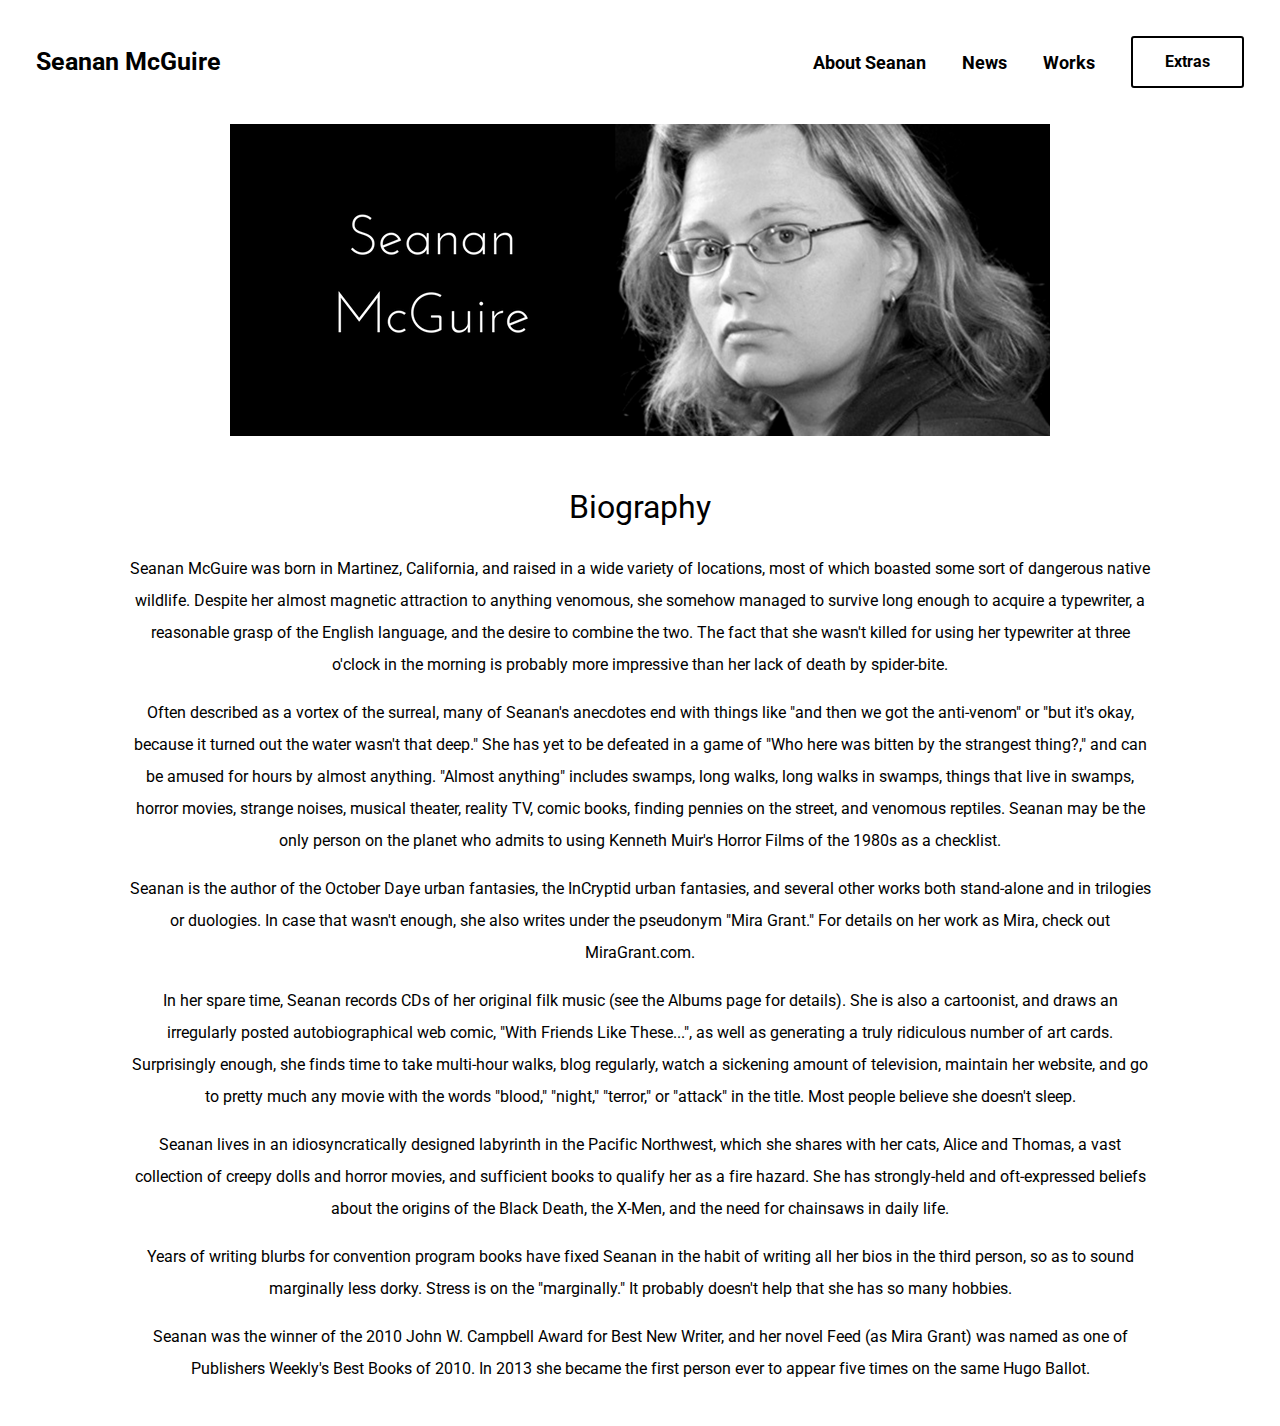
==== about.html @ 5ad3a7bd "fixed button" ====
<!DOCTYPE html>
<html lang="en">
<head>
    <meta charset="UTF-8">
    <meta http-equiv="X-UA-Compatible" content="IE=edge">
    <meta name="viewport" content="width=device-width, initial-scale=1.0">
    <link rel="stylesheet" href="normalize.css">
    <link rel="stylesheet" href="style.css">
    <link rel="stylesheet" href="custom.css">
    <link rel="preconnect" href="https://fonts.googleapis.com">
<link rel="preconnect" href="https://fonts.gstatic.com" crossorigin>
<link href="https://fonts.googleapis.com/css2?family=Roboto:wght@400;900&display=swap" rel="stylesheet">
    <title>About Seanan McGuire</title>
</head>
<body>
    <div class="wrapper">
        
        <header>
            <div class="top-bar">
                <h2 class="home"> <a href="index.html">Seanan McGuire</a></h2>
                <nav class="desktop">
                    <li> <a href="about.html">About Seanan</a></li>
                    <li><a href="news.html">News</a></li>
                    <li><a href="works.html">Works</a></li>
                    <a href="extras.html"><button class="extras">Extras</button></a>
                </nav>
            
          
    
            <!-- Hamburger for mobile layout -->
           
           <div class="hamburger-menu">
               <input id="menu__toggle" type="checkbox" />
                  <label class="menu__btn" for="menu__toggle">
                     <span></span>
                  </label>
    
                  <ul class="menu__box">
                  <li><a class="menu__item" href="about.html">About Seanan</a></li>
                  <li><a class="menu__item" href="news.html">News</a></li>
                  <li><a class="menu__item" href="works.html">Works</a></li>
                  <li><a class="menu__item" href="extras.html">Extras</a></li>
                        </ul>
    
                  </div>
                </div>
            
        </header>
        
            <section class="banners">
                <img src="assets/Seanan-McGuire.png" alt="backpacking book">
            </section>
    
            <section class="hero">
                <h1>Biography</h1>
                <p>Seanan McGuire was born in Martinez, California, and raised in a wide variety of locations, most of which boasted some sort of dangerous native wildlife. Despite her almost magnetic attraction to anything venomous, she somehow managed to survive long enough to acquire a typewriter, a reasonable grasp of the English language, and the desire to combine the two. The fact that she wasn't killed for using her typewriter at three o'clock in the morning is probably more impressive than her lack of death by spider-bite.</p>
                <p>Often described as a vortex of the surreal, many of Seanan's anecdotes end with things like "and then we got the anti-venom" or "but it's okay, because it turned out the water wasn't that deep." She has yet to be defeated in a game of "Who here was bitten by the strangest thing?," and can be amused for hours by almost anything. "Almost anything" includes swamps, long walks, long walks in swamps, things that live in swamps, horror movies, strange noises, musical theater, reality TV, comic books, finding pennies on the street, and venomous reptiles. Seanan may be the only person on the planet who admits to using Kenneth Muir's Horror Films of the 1980s as a checklist.</p>
                <p>Seanan is the author of the October Daye urban fantasies, the InCryptid urban fantasies, and several other works both stand-alone and in trilogies or duologies. In case that wasn't enough, she also writes under the pseudonym "Mira Grant." For details on her work as Mira, check out MiraGrant.com.
                </p>
                <p>In her spare time, Seanan records CDs of her original filk music (see the Albums page for details). She is also a cartoonist, and draws an irregularly posted autobiographical web comic, "With Friends Like These...", as well as generating a truly ridiculous number of art cards. Surprisingly enough, she finds time to take multi-hour walks, blog regularly, watch a sickening amount of television, maintain her website, and go to pretty much any movie with the words "blood," "night," "terror," or "attack" in the title. Most people believe she doesn't sleep.</p>
                <p>Seanan lives in an idiosyncratically designed labyrinth in the Pacific Northwest, which she shares with her cats, Alice and Thomas, a vast collection of creepy dolls and horror movies, and sufficient books to qualify her as a fire hazard. She has strongly-held and oft-expressed beliefs about the origins of the Black Death, the X-Men, and the need for chainsaws in daily life.</p>
                <p>Years of writing blurbs for convention program books have fixed Seanan in the habit of writing all her bios in the third person, so as to sound marginally less dorky. Stress is on the "marginally." It probably doesn't help that she has so many hobbies.</p>
                <p>Seanan was the winner of the 2010 John W. Campbell Award for Best New Writer, and her novel Feed (as Mira Grant) was named as one of Publishers Weekly's Best Books of 2010. In 2013 she became the first person ever to appear five times on the same Hugo Ballot.
                </p>
                
            </section>
        
        
       
    </div>
 
    
    
</body>
</html>
---- style.css ----
/* Universal Style elements */










 /* Andy Bell and Kevin Powell reset styling */
/* Box sizing rules */
*,
*::before,
*::after {
  box-sizing: border-box;
}

/* Remove default margin */
* {
  margin: 0;
  padding: 0;
  font: inherit;
}

/* Remove list styles on ul, ol elements with a list role, which suggests default styling will be removed */
ul[role='list'],
ol[role='list'] {
  list-style: none;
}

/* Set core root defaults */
html:focus-within {
  scroll-behavior: smooth;
}

html, 
body {
    height: 100%;
}

/* Set core body defaults */
body {
  text-rendering: optimizeSpeed;
  line-height: 1.5;
}

/* A elements that don't have a class get default styles */
a:not([class]) {
  text-decoration-skip-ink: auto;
}

/* Make images easier to work with */
img,
picture,
svg {
  max-width: 100%;
  display: block;
}



/* Remove all animations, transitions and smooth scroll for people that prefer not to see them */
@media (prefers-reduced-motion: reduce) {
  html:focus-within {
   scroll-behavior: auto;
  }
  
  *,
  *::before,
  *::after {
    animation-duration: 0.01ms !important;
    animation-iteration-count: 1 !important;
    transition-duration: 0.01ms !important;
    scroll-behavior: auto !important;
  }
}









/*          MEDIA      QUERIES     */
---- custom.css ----
.wrapper{
  
    font-family: 'Roboto', sans-serif;
    background-color: white;
    width:100vw;
}

*.wrapper{
  display:flex;
  flex-direction: column;
  /* align-items: center; */
}


header{
    display:flex;
    padding: 1em 2em;
    max-width: 100vw;
    font-size: large;
    font-weight: bold;
    padding: 2em;
}

button{
  background-color: white; 
  border: solid 2px;
  border-radius: 3px;
  color: black;
  padding: 15px 32px;
  text-align: center;
  text-decoration: none;
  display: inline-block;
  font-size: 16px;
}

button:hover {
  background-color: black; 
  border: solid 2px;
  border-radius: 3px;
  color: white;
  padding: 15px 32px;
  text-align: center;
  text-decoration: none;
  display: inline-block;
  font-size: 16px;
}

.extras{
  margin:0;
  align-self: center;
}

.top-bar{
  display:flex;
  width:100vw;
  align-items: center;
  justify-content: space-between;
 
}

nav{
    display:flex;
    align-items: center;
    gap: 2em;
}

li{
    list-style-type: none;
}

a{
  text-decoration: none;
  color:black;
}

a:hover{
  color:#4CAF50;
}

a:visted{
  color:gray;
}

.home{
    font-size: 25px;
 
}

.hamburger-menu{
    display: none;
}

#menu__toggle {
  opacity: 0;
}
#menu__toggle:checked + .menu__btn > span {
  transform: rotate(45deg);
}
#menu__toggle:checked + .menu__btn > span::before {
  top: 0;
  transform: rotate(0deg);
}
#menu__toggle:checked + .menu__btn > span::after {
  top: 0;
  transform: rotate(90deg);
}


.menu__btn {
  position: fixed;
  top: 20px;
  right: 20px;
  width: 26px;
  height: 26px;
  cursor: pointer;
  z-index: 1;
}
.menu__btn > span,
.menu__btn > span::before,
.menu__btn > span::after {
  display: block;
  position: absolute;
  width: 100%;
  height: 2px;
  background-color: #616161;
  transition-duration: .25s;
}
.menu__btn > span::before {
  content: '';
  top: -8px;
}
.menu__btn > span::after {
  content: '';
  top: 8px;
}
.menu__box {
  display: block;
  position: fixed;
  top: 0;
  left: -100%;
  width: 100vw;
  height: 100%;
  margin: 0;
  padding: 80px 0;
  list-style: none;
  background-color: #ECEFF1;
  box-shadow: 2px 2px 6px rgba(0, 0, 0, .4);
  transition-duration: .25s;
}
.menu__item {
  display: block;
  padding: 12px 24px;
  color: #333;
  font-family: 'Roboto', sans-serif;
  font-size: 20px;
  /* font-weight: 600; */
  text-decoration: none;
  transition-duration: .25s;
}
.menu__item:hover {
  background-color: #CFD8DC;
  
}


/*  H E R O     B A N N E R  */

.banners{
  max-width: 100vw;
  display: block;
  margin-left: auto;
  margin-right: auto;
  
}

/*    H E R O     S E C T I O N     */
.hero{
  display:flex;
  flex-direction: column;
  text-align: center;
  padding: 2% 10%;
}

p{
  margin-bottom: 1em;
  line-height: 2em;
  
  text-align: center;
}

/* M E D I A     Q U E R I E S */

@media only screen and (max-width: 790px) {
 
.desktop{
    display:none;
}
    /* Hamburger Menu */
 
.hamburger-menu{
    display: flex;
    height: 5vh;
    z-index: 1;
    
}

.top-bar{
  align-items: center;
}

.banners{
  max-width: 100vw;
  display: block;
  margin-left: auto;
  margin-right: auto;
}

.hero{
  display:flex;
  flex-direction: column;
  text-align: center;
  padding: 2% 5%;
}


#menu__toggle {
  opacity: 0;
}
#menu__toggle:checked + .menu__btn > span {
  transform: rotate(45deg);
}
#menu__toggle:checked + .menu__btn > span::before {
  top: 0;
  transform: rotate(0deg);
}
#menu__toggle:checked + .menu__btn > span::after {
  top: 0;
  transform: rotate(90deg);
}
#menu__toggle:checked ~ .menu__box {
  left: 0 !important;
}
.menu__btn {
  position: fixed;
  top: 50px;
  right: 20px;
  width: 26px;
  height: 26px;
  cursor: pointer;
  z-index: 1;
 
}
.menu__btn > span,
.menu__btn > span::before,
.menu__btn > span::after {
  display: block;
  position: absolute;
  width: 100%;
  height: 2px;
  background-color: #616161;
  transition-duration: .25s;
}
.menu__btn > span::before {
  content: '';
  top: -8px;
}
.menu__btn > span::after {
  content: '';
  top: 8px;
  
}
.menu__box {
  display: block;
  position: fixed;
  top: 0;
  left: -100%;
  width: 100vw;
  height: 100vh;
  margin: 0;
  padding: 80px 0;
  list-style: none;
  background-color: white;
  box-shadow: 2px 2px 6px rgba(0, 0, 0, .4);
  transition-duration: .25s;

}

.menu__item {
  display: block;
  padding: 12px 24px;
  color: #333;
  font-family: var(--primary-body-ff);
  font-size: 20px;
  /* font-weight: 600; */
  text-decoration: none;
  transition-duration: .25s;
}
.menu__item:hover {
  background-color: var(--clr-tan);
  color:black;
 
}

.menu__item::after {
  visibility: none;
}


}
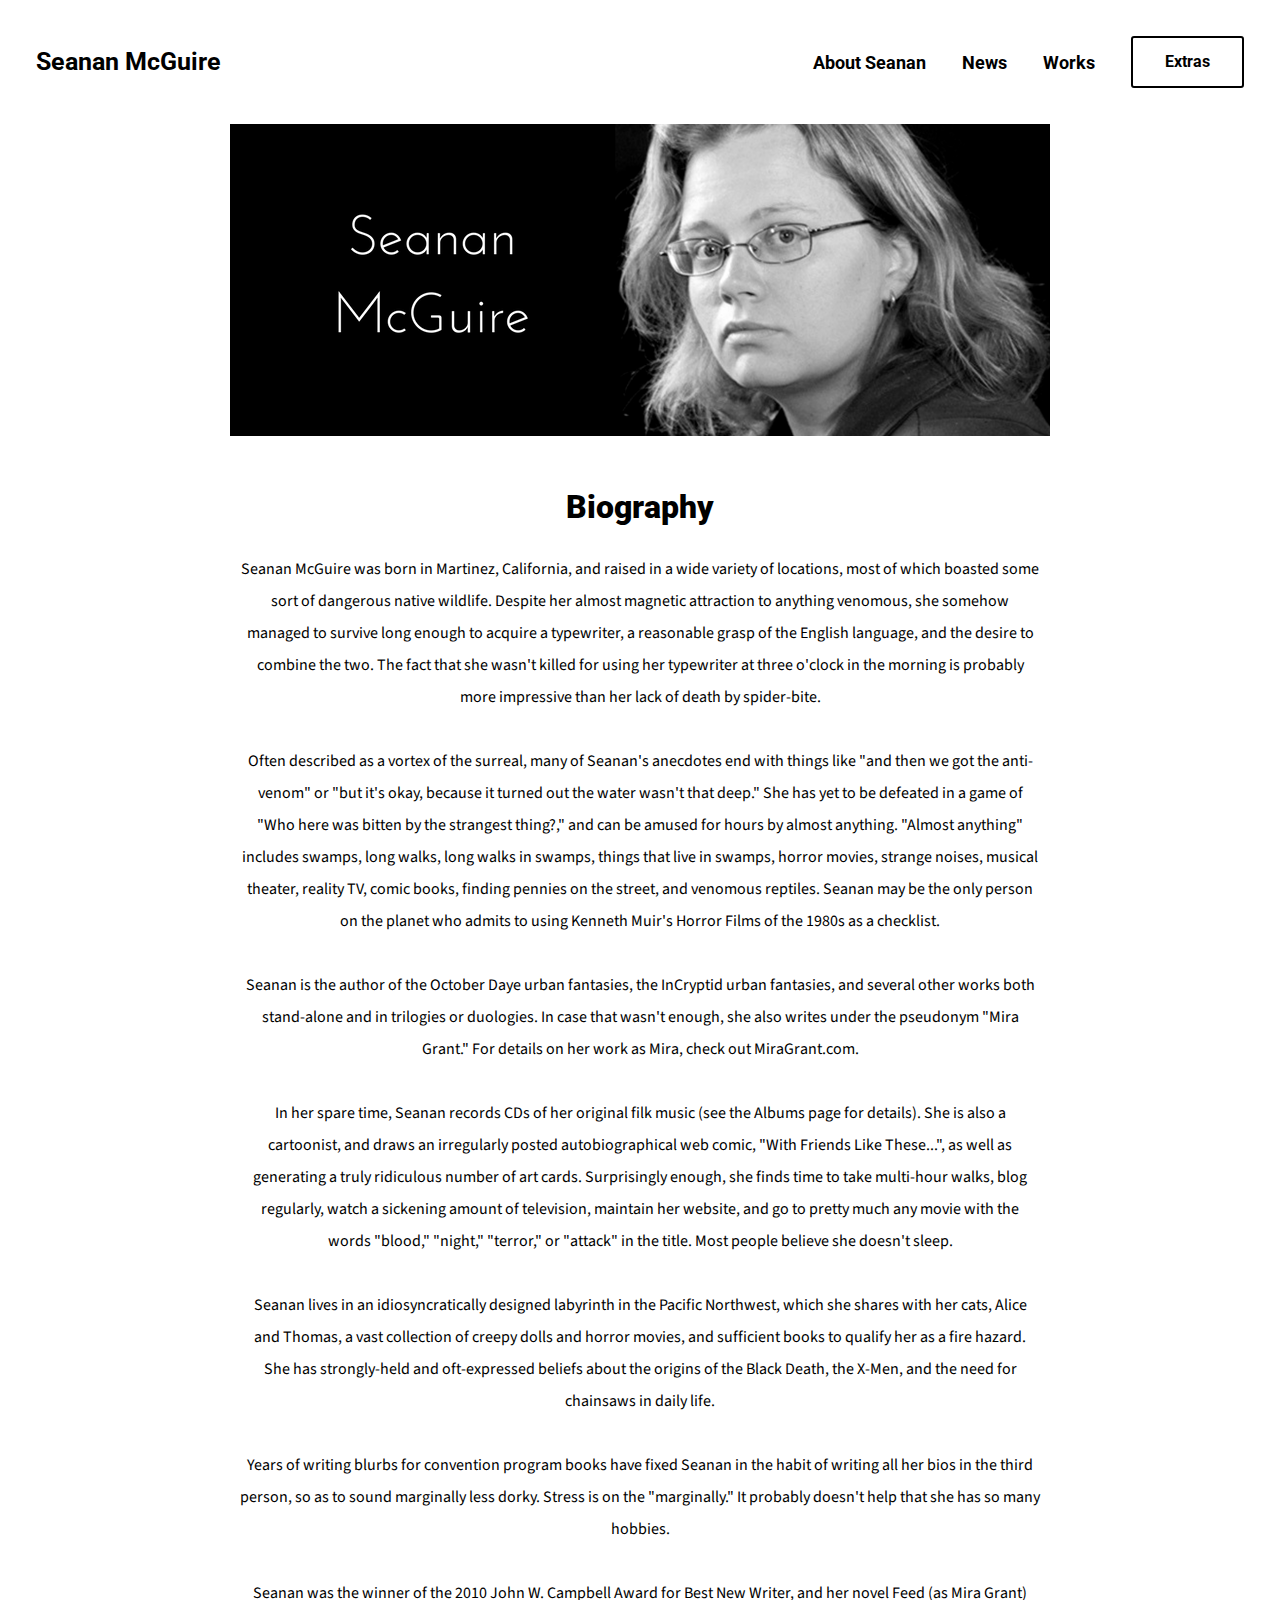
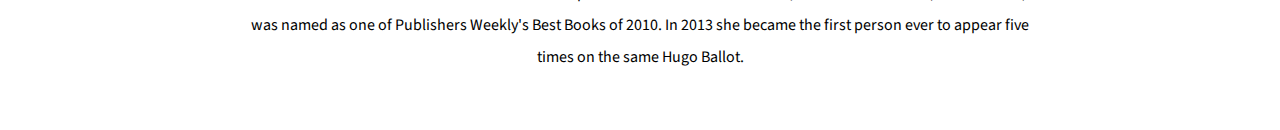
==== commit 4445fff7: "more fonts added" ====
--- a/about.html
+++ b/about.html
@@ -8,8 +8,8 @@
     <link rel="stylesheet" href="style.css">
     <link rel="stylesheet" href="custom.css">
     <link rel="preconnect" href="https://fonts.googleapis.com">
-<link rel="preconnect" href="https://fonts.gstatic.com" crossorigin>
-<link href="https://fonts.googleapis.com/css2?family=Roboto:wght@400;900&display=swap" rel="stylesheet">
+    <link rel="preconnect" href="https://fonts.gstatic.com" crossorigin>
+    <link href="https://fonts.googleapis.com/css2?family=Roboto:wght@400;900&family=Source+Sans+3:wght@300;400&display=swap" rel="stylesheet">
     <title>About Seanan McGuire</title>
 </head>
 <body>
--- a/custom.css
+++ b/custom.css
@@ -1,6 +1,7 @@
 .wrapper{
   
-    font-family: 'Roboto', sans-serif;
+  --primary-display: 'Roboto', sans-serif;
+  --primary-body: 'Source Sans 3', sans-serif;
     background-color: white;
     width:100vw;
 }
@@ -11,6 +12,17 @@
   /* align-items: center; */
 }
 
+h1{
+  font-size: xx-large;
+  font-family: var(--primary-display);
+  font-weight: 900;
+}
+
+h2{
+  font-size: x-large;
+  font-family: var(--primary-display);
+
+}
 
 header{
     display:flex;
@@ -18,6 +30,7 @@
     max-width: 100vw;
     font-size: large;
     font-weight: bold;
+    font-family: var(--primary-display);
     padding: 2em;
 }
 
@@ -43,6 +56,12 @@
   text-decoration: none;
   display: inline-block;
   font-size: 16px;
+}
+
+button.linkage{
+  font-weight: bold;
+  width: 20vw;
+  margin: auto;
 }
 
 .extras{
@@ -182,10 +201,13 @@
 }
 
 p{
-  margin-bottom: 1em;
+  margin-bottom: 3em;
   line-height: 2em;
-  
-  text-align: center;
+  max-width: 800px;
+  margin: auto;
+  text-align: center;
+  padding-bottom: 2em;
+  font-family: var(--primary-body);
 }
 
 /* M E D I A     Q U E R I E S */
@@ -289,14 +311,14 @@
   display: block;
   padding: 12px 24px;
   color: #333;
-  font-family: var(--primary-body-ff);
+  /* font-family: var(--primary-body-ff); */
   font-size: 20px;
   /* font-weight: 600; */
   text-decoration: none;
   transition-duration: .25s;
 }
 .menu__item:hover {
-  background-color: var(--clr-tan);
+  /* background-color: var(--clr-tan); */
   color:black;
  
 }
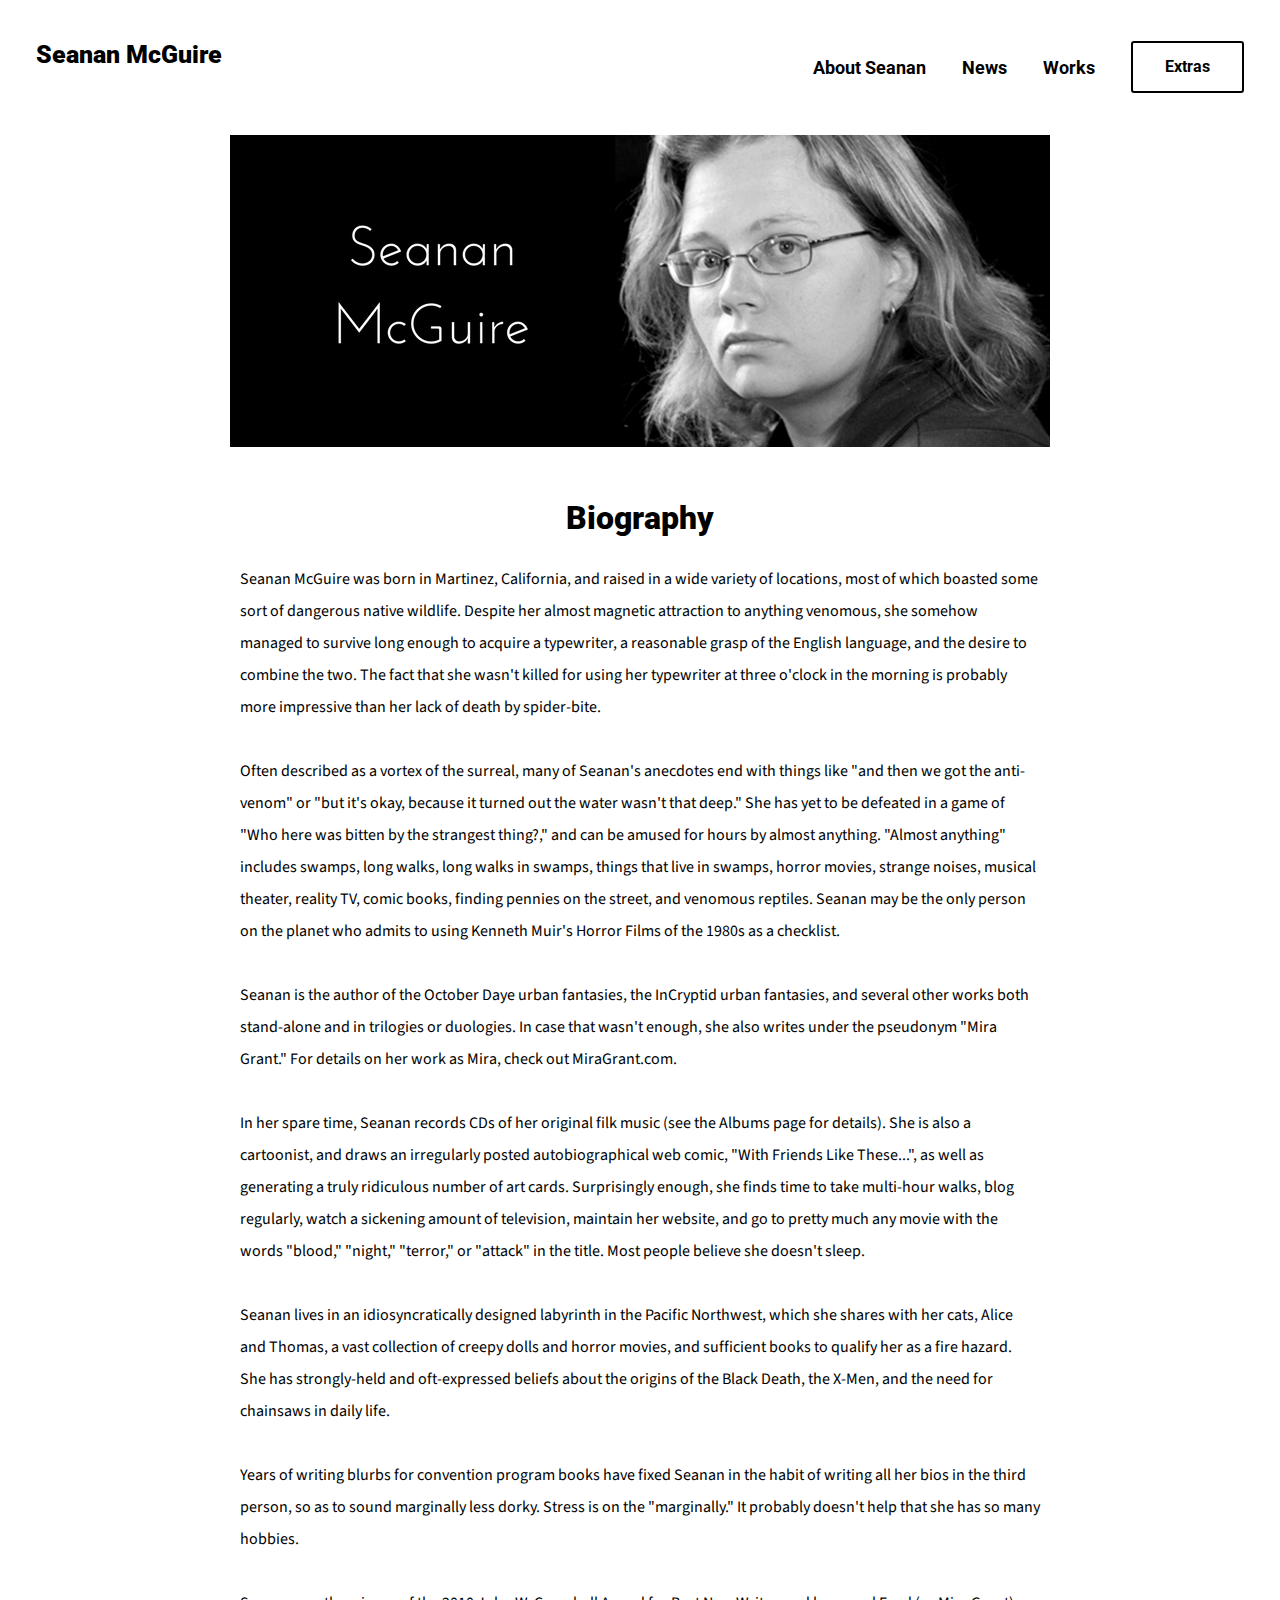
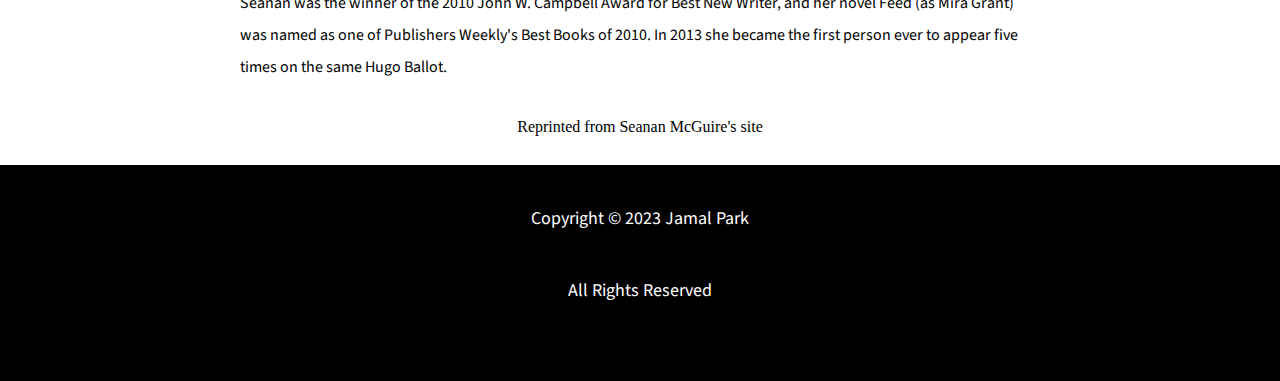
==== commit 09ac8457: "added footer and works list" ====
--- a/about.html
+++ b/about.html
@@ -62,10 +62,14 @@
                 <p>Years of writing blurbs for convention program books have fixed Seanan in the habit of writing all her bios in the third person, so as to sound marginally less dorky. Stress is on the "marginally." It probably doesn't help that she has so many hobbies.</p>
                 <p>Seanan was the winner of the 2010 John W. Campbell Award for Best New Writer, and her novel Feed (as Mira Grant) was named as one of Publishers Weekly's Best Books of 2010. In 2013 she became the first person ever to appear five times on the same Hugo Ballot.
                 </p>
+                <em>Reprinted from Seanan McGuire's site</em>
                 
             </section>
         
-        
+            <footer>
+                <p>Copyright © 2023 Jamal Park</p>
+                <p>All Rights Reserved</p> 
+            </footer>
        
     </div>
  
--- a/custom.css
+++ b/custom.css
@@ -2,7 +2,7 @@
   
   --primary-display: 'Roboto', sans-serif;
   --primary-body: 'Source Sans 3', sans-serif;
-    background-color: white;
+    /* background-color: rgb(252 248 247); */
     width:100vw;
 }
 
@@ -21,6 +21,9 @@
 h2{
   font-size: x-large;
   font-family: var(--primary-display);
+  font-weight: 900;
+  padding-bottom: 1em;
+ 
 
 }
 
@@ -198,16 +201,43 @@
   flex-direction: column;
   text-align: center;
   padding: 2% 10%;
-}
-
+
+}
+
+.samples{
+  display:flex;
+  flex-direction: column;
+  text-align: left;
+  padding: 2% 10%;
+  max-width: 95vw;
+  margin-bottom: 2em;
+  align-self: center;
+
+}
+
+.readmore{
+  font-weight: 900;
+}
 p{
   margin-bottom: 3em;
   line-height: 2em;
   max-width: 800px;
   margin: auto;
-  text-align: center;
+  text-align: left;
   padding-bottom: 2em;
   font-family: var(--primary-body);
+}
+
+/*    F O O T E R    */
+
+footer{
+  display: flex;
+  flex-direction: column;
+  background-color: black;
+  color: white;
+  padding: 2em;
+  font-size: large;
+  text-align: center;
 }
 
 /* M E D I A     Q U E R I E S */
@@ -244,6 +274,23 @@
   padding: 2% 5%;
 }
 
+.samples{
+  display:flex;
+  flex-direction: column;
+  text-align: left;
+  padding: 2% 5%;
+
+  max-width: 95vw;
+  margin-bottom: 2em;
+  align-self: center;
+
+}
+
+button.linkage{
+  font-weight: bold;
+  width: 150px;
+  margin: auto;
+}
 
 #menu__toggle {
   opacity: 0;
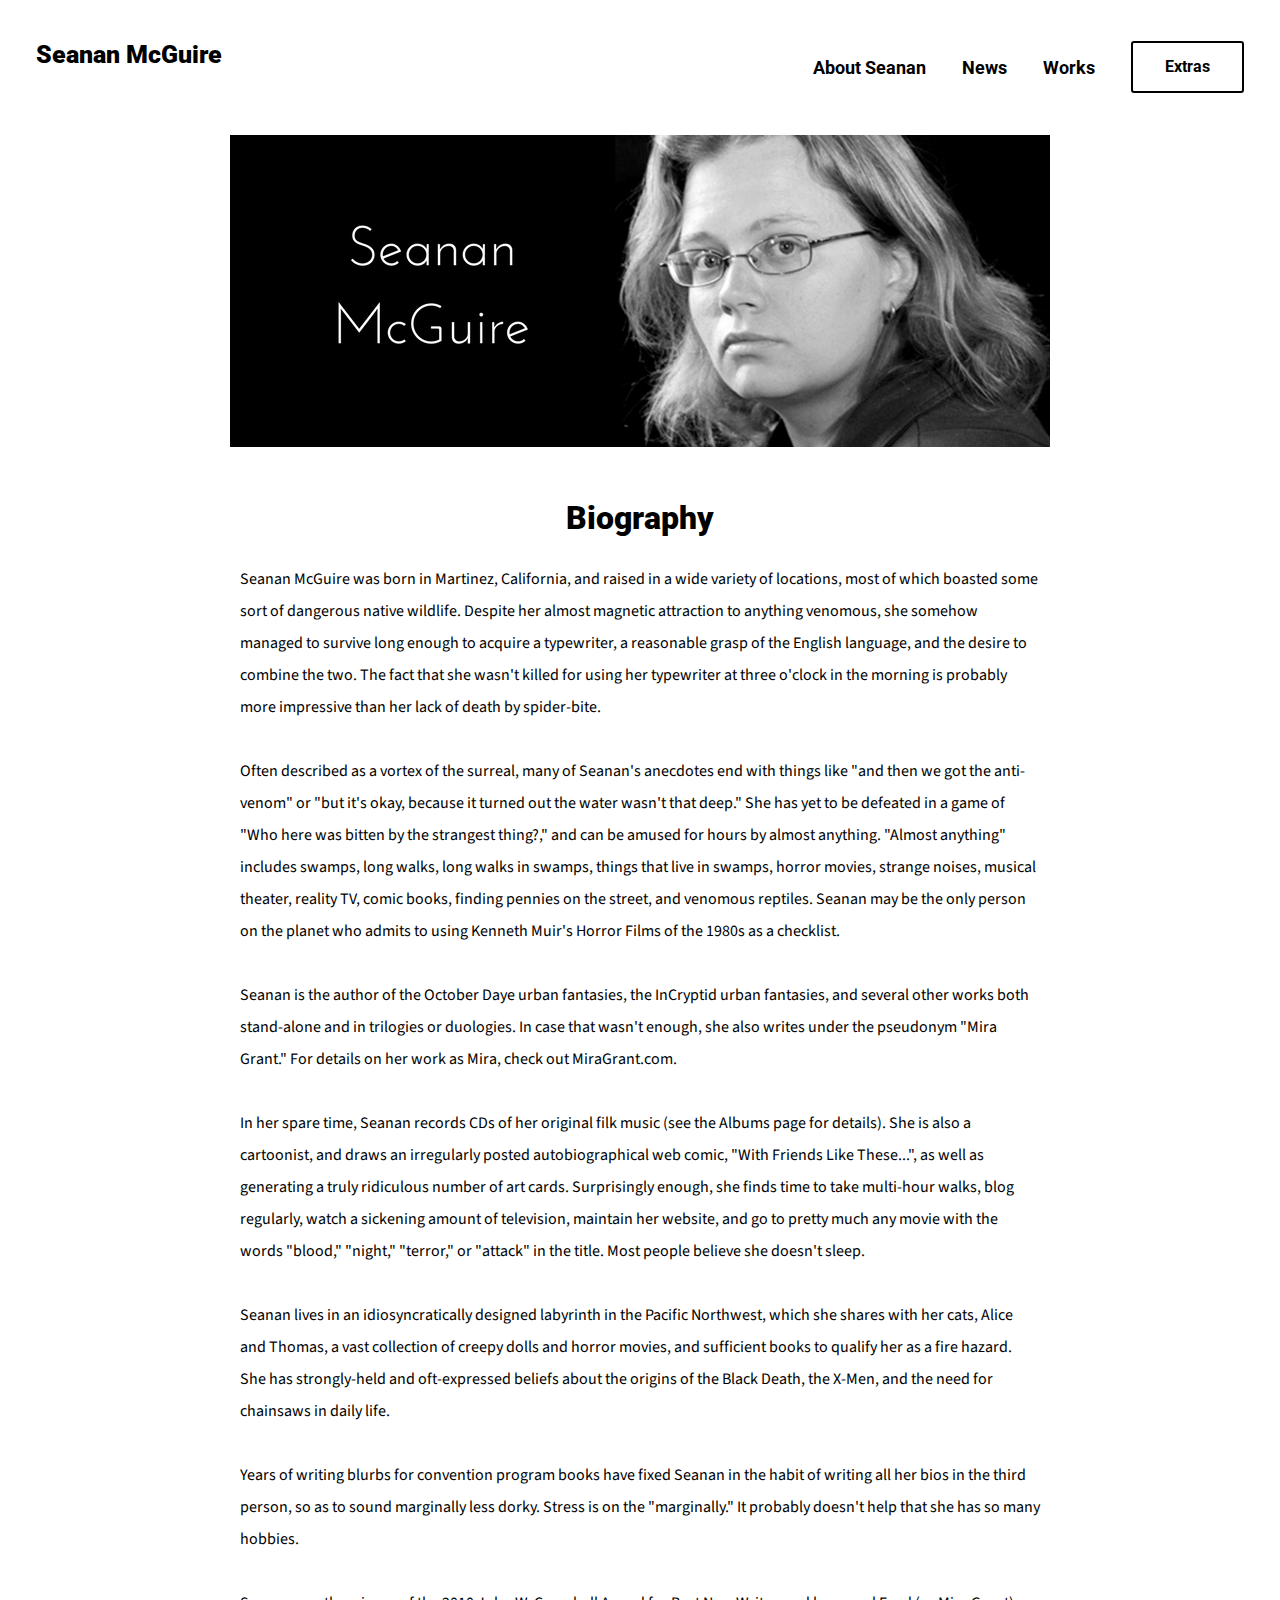
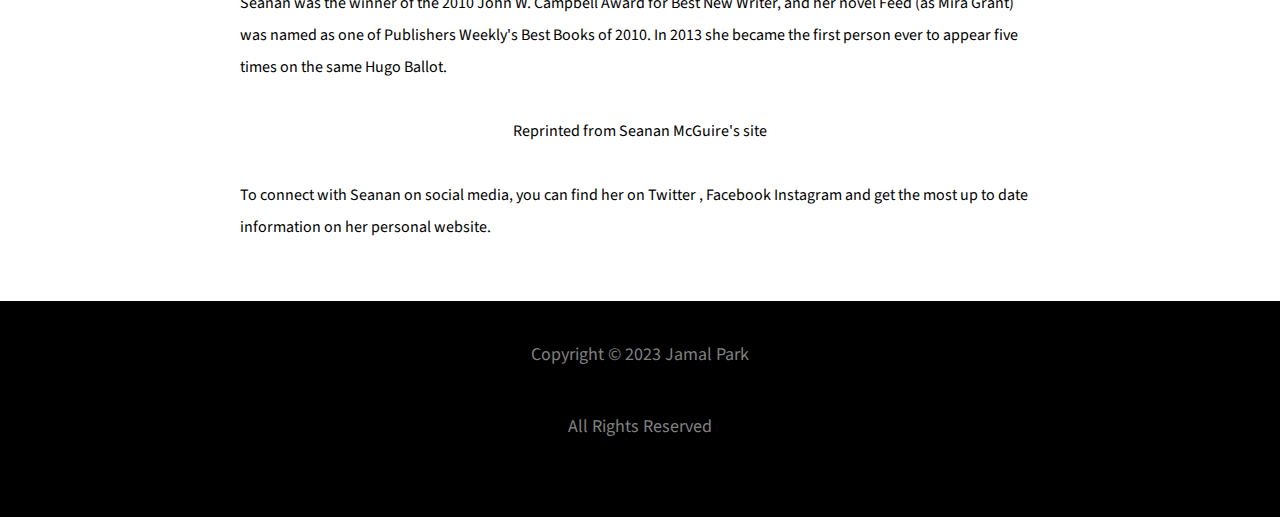
==== commit d08974ce: "works page" ====
--- a/about.html
+++ b/about.html
@@ -62,7 +62,9 @@
                 <p>Years of writing blurbs for convention program books have fixed Seanan in the habit of writing all her bios in the third person, so as to sound marginally less dorky. Stress is on the "marginally." It probably doesn't help that she has so many hobbies.</p>
                 <p>Seanan was the winner of the 2010 John W. Campbell Award for Best New Writer, and her novel Feed (as Mira Grant) was named as one of Publishers Weekly's Best Books of 2010. In 2013 she became the first person ever to appear five times on the same Hugo Ballot.
                 </p>
-                <em>Reprinted from Seanan McGuire's site</em>
+                <p>Reprinted from Seanan McGuire's site</p>
+
+                <p>To connect with Seanan on social media, you can find her on <a href="https://twitter.com/seananmcguire">Twitter</a> , Facebook <a href="https://www.instagram.com/seananmcguire/">Instagram</a> and get the most up to date information on her personal <a href="https://seananmcguire.com/toby.php">website</a>.</p>
                 
             </section>
         
--- a/custom.css
+++ b/custom.css
@@ -234,7 +234,7 @@
   display: flex;
   flex-direction: column;
   background-color: black;
-  color: white;
+  color: gray;
   padding: 2em;
   font-size: large;
   text-align: center;
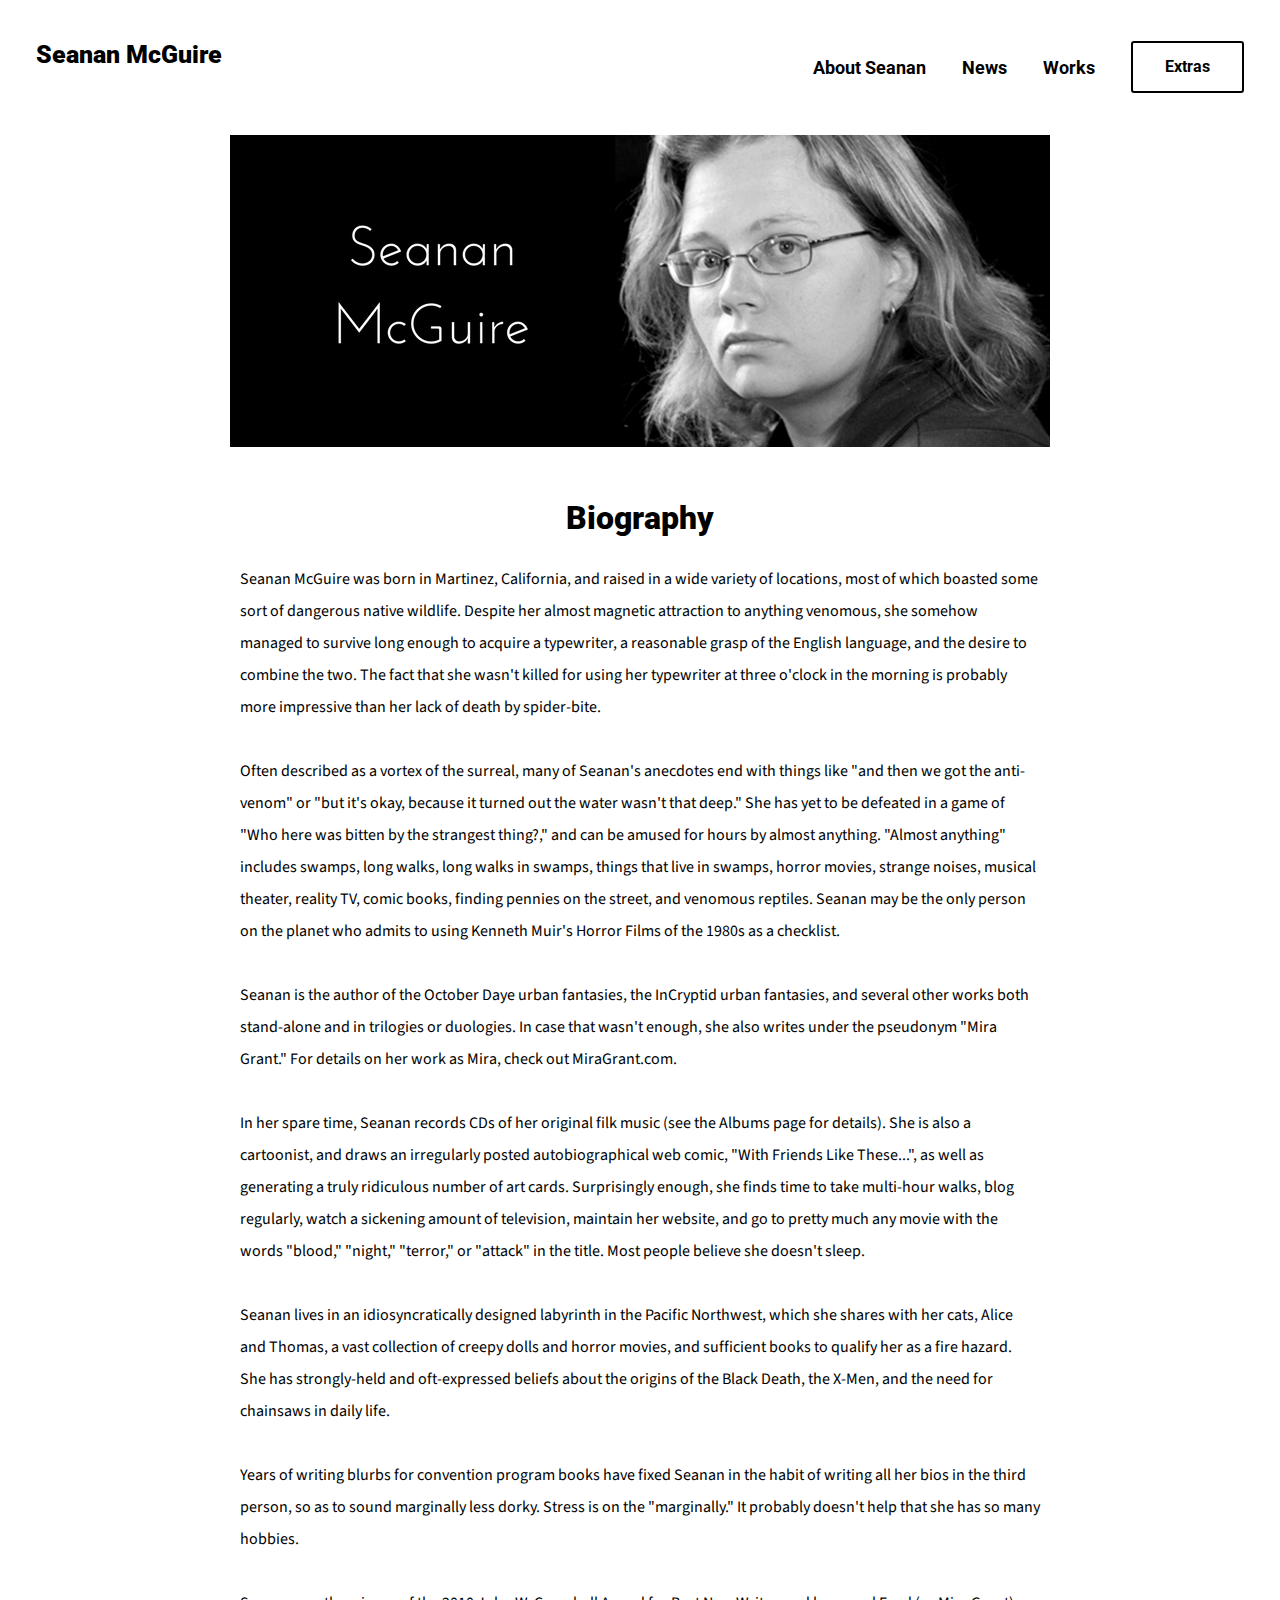
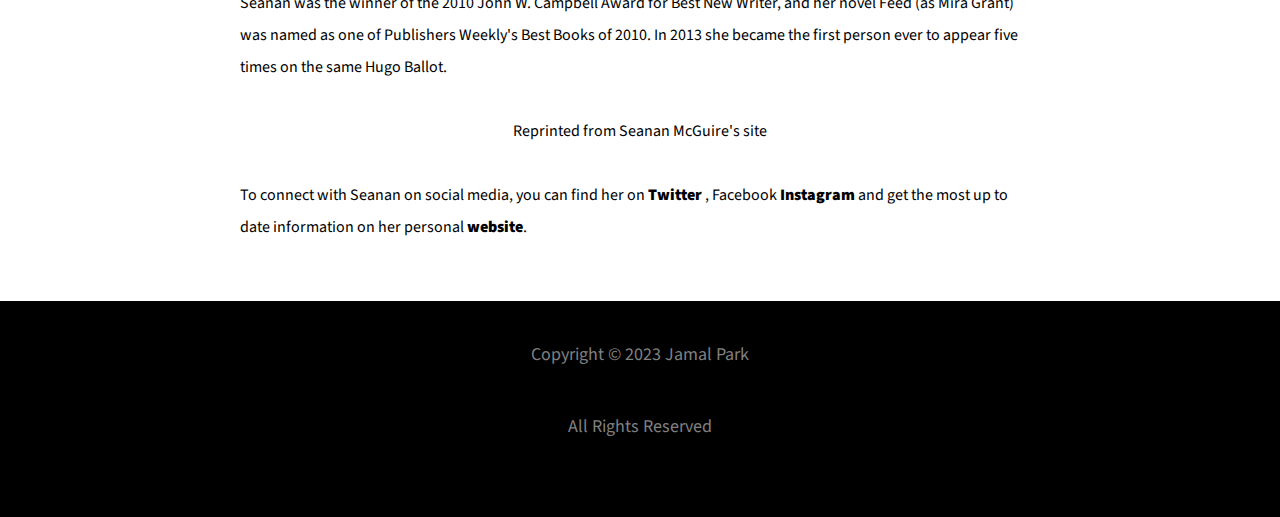
==== commit 0cf3f719: "updated links and more copy" ====
--- a/about.html
+++ b/about.html
@@ -64,7 +64,7 @@
                 </p>
                 <p>Reprinted from Seanan McGuire's site</p>
 
-                <p>To connect with Seanan on social media, you can find her on <a href="https://twitter.com/seananmcguire">Twitter</a> , Facebook <a href="https://www.instagram.com/seananmcguire/">Instagram</a> and get the most up to date information on her personal <a href="https://seananmcguire.com/toby.php">website</a>.</p>
+                <p>To connect with Seanan on social media, you can find her on <a href="https://twitter.com/seananmcguire" class="readmore">Twitter</a> , Facebook <a href="https://www.instagram.com/seananmcguire/" class="readmore">Instagram</a> and get the most up to date information on her personal <a href="https://seananmcguire.com/toby.php" class="readmore">website</a>.</p>
                 
             </section>
         
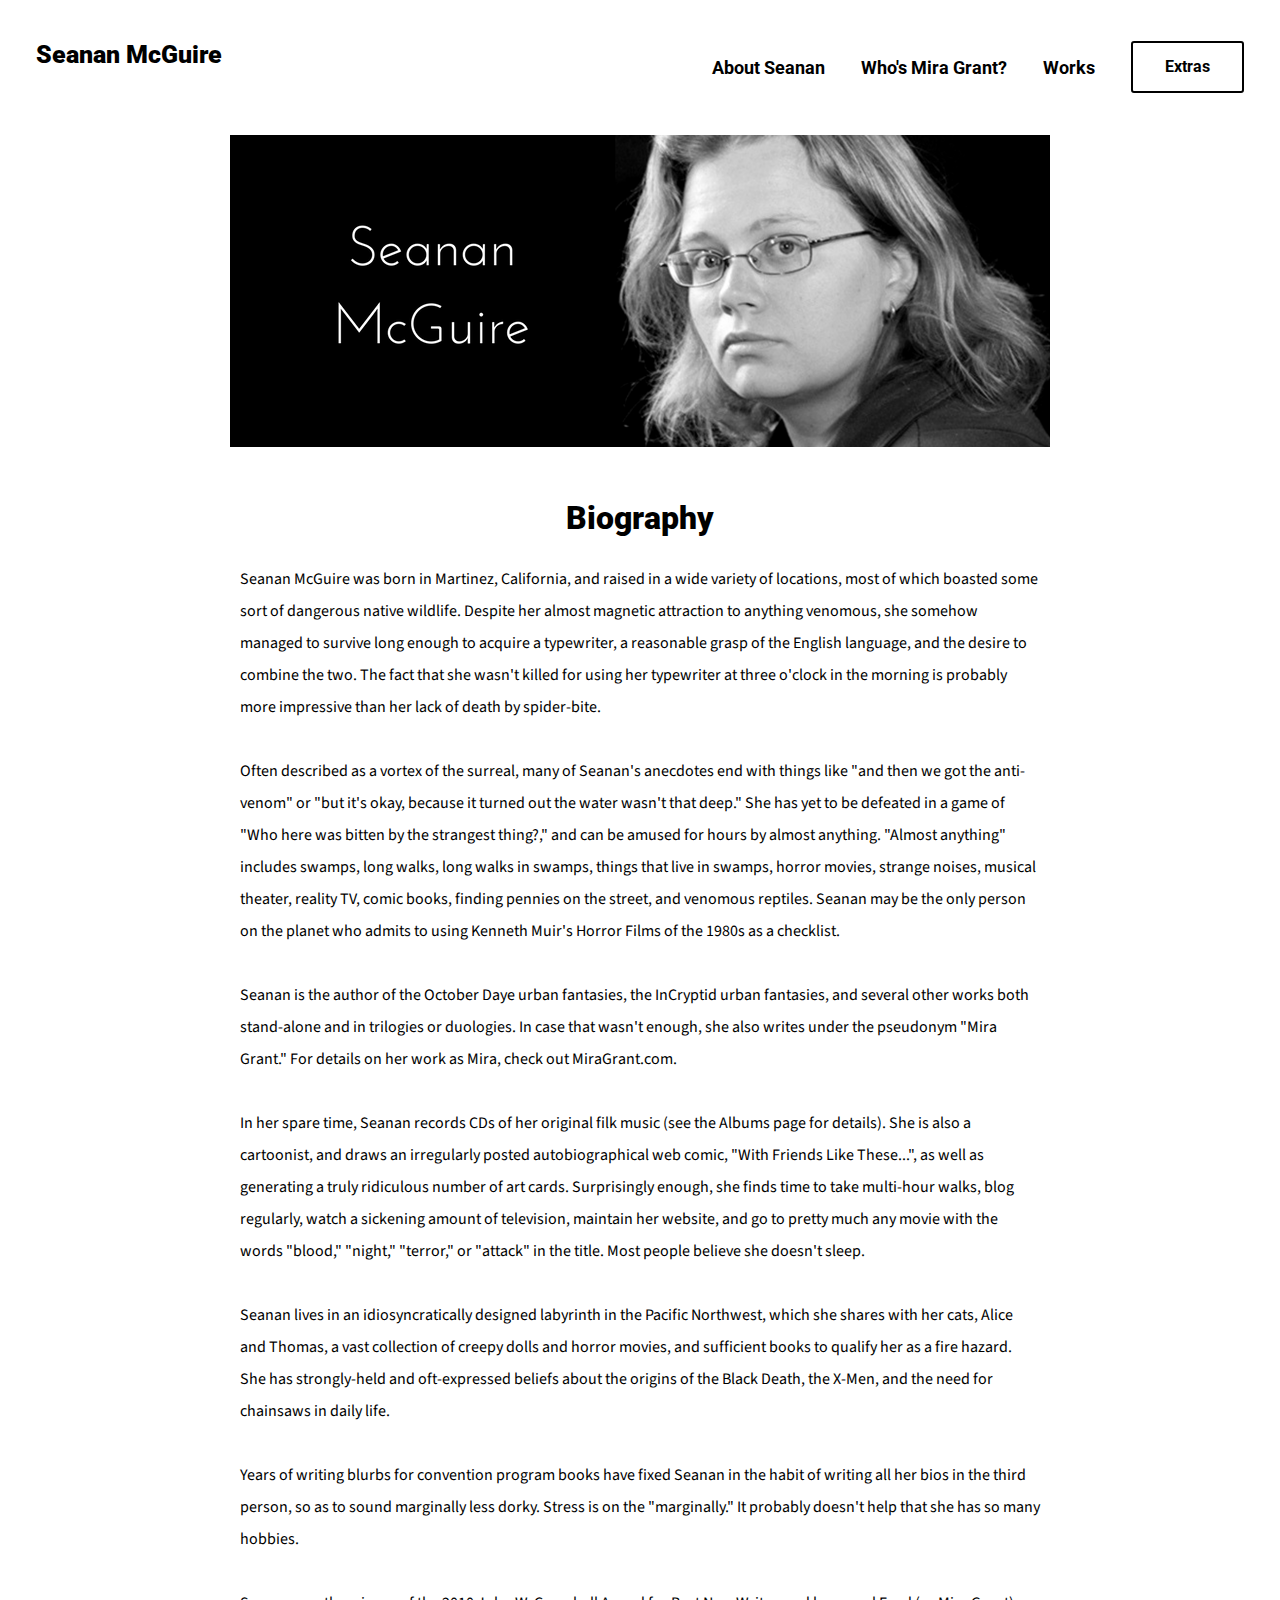
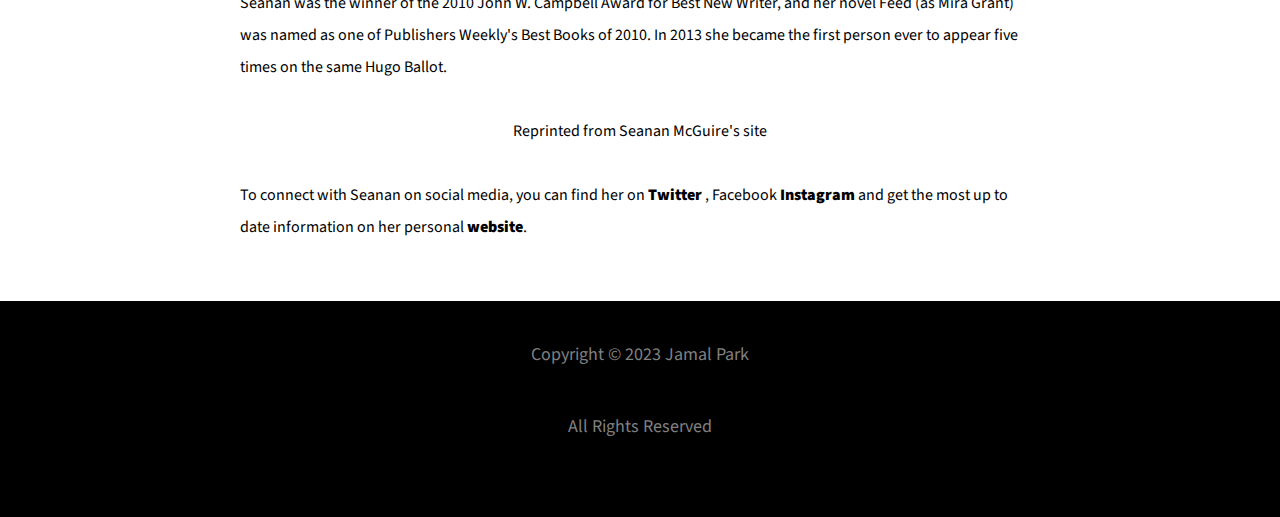
==== commit 0d5d00e9: "mira grant added" ====
--- a/about.html
+++ b/about.html
@@ -10,7 +10,7 @@
     <link rel="preconnect" href="https://fonts.googleapis.com">
     <link rel="preconnect" href="https://fonts.gstatic.com" crossorigin>
     <link href="https://fonts.googleapis.com/css2?family=Roboto:wght@400;900&family=Source+Sans+3:wght@300;400&display=swap" rel="stylesheet">
-    <title>About Seanan McGuire</title>
+    <title>Seanan McGuire | About</title>
 </head>
 <body>
     <div class="wrapper">
@@ -20,7 +20,7 @@
                 <h2 class="home"> <a href="index.html">Seanan McGuire</a></h2>
                 <nav class="desktop">
                     <li> <a href="about.html">About Seanan</a></li>
-                    <li><a href="news.html">News</a></li>
+                    <li><a href="news.html">Who's Mira Grant?</a></li>
                     <li><a href="works.html">Works</a></li>
                     <a href="extras.html"><button class="extras">Extras</button></a>
                 </nav>
@@ -37,7 +37,7 @@
     
                   <ul class="menu__box">
                   <li><a class="menu__item" href="about.html">About Seanan</a></li>
-                  <li><a class="menu__item" href="news.html">News</a></li>
+                  <li><a class="menu__item" href="news.html">Who's Mira Grant?</a></li>
                   <li><a class="menu__item" href="works.html">Works</a></li>
                   <li><a class="menu__item" href="extras.html">Extras</a></li>
                         </ul>
--- a/custom.css
+++ b/custom.css
@@ -70,6 +70,7 @@
 .extras{
   margin:0;
   align-self: center;
+
 }
 
 .top-bar{
@@ -214,6 +215,11 @@
   align-self: center;
 
 }
+ol{
+  font-weight: 600;
+  font-style: italic;
+  line-height: 1.5em;
+}
 
 .readmore{
   font-weight: 900;
@@ -270,7 +276,7 @@
 .hero{
   display:flex;
   flex-direction: column;
-  text-align: center;
+  text-align: left;
   padding: 2% 5%;
 }
 
